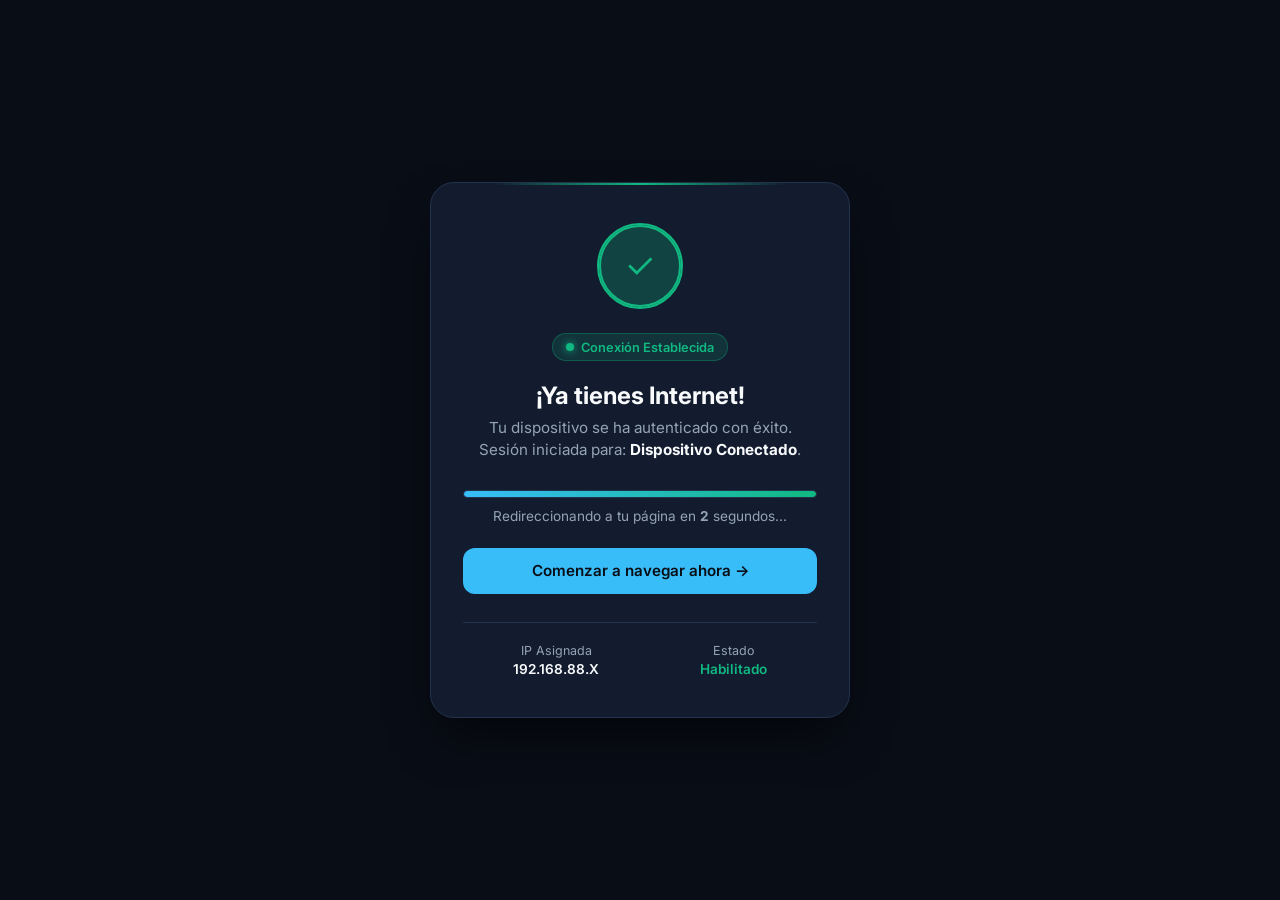
==== redirect.html @ 834d04ab "Create redirect.html" ====
<!DOCTYPE html>
<html lang="es">
<head>
  <meta charset="UTF-8" />
  <meta name="viewport" content="width=device-width, initial-scale=1.0" />
  <title>Acceso Concedido | Conectando a Internet</title>

  <!-- Redirección de respaldo por HTML (3 segundos) -->
  <meta http-equiv="refresh" content="3; url=$(link-redirect)">

  <link rel="preconnect" href="https://fonts.googleapis.com">
  <link rel="preconnect" href="https://fonts.gstatic.com" crossorigin>
  <link href="https://fonts.googleapis.com/css2?family=Inter:wght@400;600;700&display=swap" rel="stylesheet">

  <style>
    :root {
      --bg: #090d16;
      --card-bg: #131c2e;
      --border: #22324d;
      --success: #10b981;
      --success-glow: rgba(16, 185, 129, 0.25);
      --primary: #38bdf8;
      --text: #f8fafc;
      --text-muted: #94a3b8;
    }

    * {
      box-sizing: border-box;
      margin: 0;
      padding: 0;
      font-family: 'Inter', system-ui, -apple-system, sans-serif;
    }

    body {
      background-color: var(--bg);
      color: var(--text);
      min-height: 100vh;
      display: flex;
      align-items: center;
      justify-content: center;
      padding: 1.25rem;
    }

    .card {
      background: var(--card-bg);
      border: 1px solid var(--border);
      border-radius: 24px;
      width: 100%;
      max-width: 420px;
      padding: 2.5rem 2rem;
      text-align: center;
      box-shadow: 0 25px 50px -12px rgba(0, 0, 0, 0.65);
      position: relative;
      overflow: hidden;
    }

    /* Brillo superior sutil */
    .card::before {
      content: '';
      position: absolute;
      top: 0;
      left: 15%;
      right: 15%;
      height: 2px;
      background: linear-gradient(90deg, transparent, var(--success), transparent);
    }

    /* Ícono animado de conexión exitosa */
    .icon-wrapper {
      position: relative;
      width: 86px;
      height: 86px;
      margin: 0 auto 1.5rem;
      display: flex;
      align-items: center;
      justify-content: center;
      border-radius: 50%;
      background: var(--success-glow);
      border: 2px solid var(--success);
    }

    .pulse-ring {
      position: absolute;
      width: 100%;
      height: 100%;
      border-radius: 50%;
      border: 2px solid var(--success);
      animation: pulse 1.8s infinite cubic-bezier(0.25, 1, 0.5, 1);
    }

    @keyframes pulse {
      0% { transform: scale(1); opacity: 0.8; }
      100% { transform: scale(1.45); opacity: 0; }
    }

    .wifi-icon {
      font-size: 2.2rem;
      color: var(--success);
      line-height: 1;
    }

    h1 {
      font-size: 1.5rem;
      font-weight: 700;
      margin-bottom: 0.4rem;
    }

    .status-badge {
      display: inline-flex;
      align-items: center;
      gap: 0.4rem;
      background: rgba(16, 185, 129, 0.15);
      color: var(--success);
      padding: 0.35rem 0.85rem;
      border-radius: 999px;
      font-size: 0.8rem;
      font-weight: 600;
      margin-bottom: 1.25rem;
      border: 1px solid rgba(16, 185, 129, 0.3);
    }

    .status-dot {
      width: 8px;
      height: 8px;
      background: var(--success);
      border-radius: 50%;
      box-shadow: 0 0 8px var(--success);
    }

    .desc {
      color: var(--text-muted);
      font-size: 0.95rem;
      line-height: 1.5;
      margin-bottom: 1.75rem;
    }

    .desc strong {
      color: var(--text);
    }

    /* Barra de progreso de redirección */
    .progress-container {
      margin-bottom: 1.5rem;
    }

    .progress-track {
      width: 100%;
      height: 8px;
      background: rgba(255, 255, 255, 0.06);
      border-radius: 999px;
      overflow: hidden;
      border: 1px solid var(--border);
    }

    .progress-fill {
      height: 100%;
      width: 0%;
      background: linear-gradient(90deg, var(--primary), var(--success));
      border-radius: 999px;
      animation: fillBar 3s cubic-bezier(0.1, 0.5, 0.3, 1) forwards;
    }

    @keyframes fillBar {
      0% { width: 0%; }
      100% { width: 100%; }
    }

    .redirect-msg {
      font-size: 0.85rem;
      color: var(--text-muted);
      margin-top: 0.6rem;
    }

    /* Botón manual si el navegador del móvil no salta automáticamente */
    .btn-redirect {
      display: inline-flex;
      align-items: center;
      justify-content: center;
      gap: 0.5rem;
      width: 100%;
      padding: 0.85rem 1.25rem;
      background: var(--primary);
      color: #090d16;
      border-radius: 12px;
      text-decoration: none;
      font-size: 0.95rem;
      font-weight: 600;
      transition: all 0.2s ease;
      border: none;
    }

    .btn-redirect:hover {
      background: #0284c7;
      color: #ffffff;
      transform: translateY(-1px);
    }

    .details {
      margin-top: 1.75rem;
      padding-top: 1.25rem;
      border-top: 1px solid var(--border);
      display: flex;
      justify-content: space-around;
      font-size: 0.78rem;
      color: var(--text-muted);
    }

    .detail-item span {
      display: block;
      color: var(--text);
      font-weight: 600;
      font-size: 0.85rem;
      margin-top: 0.2rem;
    }
  </style>
</head>
<body>

  <div class="card">
    
    <!-- Ícono animado de confirmación -->
    <div class="icon-wrapper">
      <div class="pulse-ring"></div>
      <div class="wifi-icon">&#10003;</div>
    </div>

    <!-- Indicador de conexión -->
    <div class="status-badge">
      <span class="status-dot"></span> Conexión Establecida
    </div>

    <h1>¡Ya tienes Internet!</h1>
    <p class="desc">
      Tu dispositivo se ha autenticado con éxito.<br>
      Sesión iniciada para: <strong id="user-display">$(username)</strong>.
    </p>

    <!-- Barra de progreso -->
    <div class="progress-container">
      <div class="progress-track">
        <div class="progress-fill"></div>
      </div>
      <div class="redirect-msg">
        Redireccionando a tu página en <strong id="timer">3</strong> segundos...
      </div>
    </div>

    <!-- Enlace manual de escape -->
    <a href="$(link-redirect)" id="manual-btn" class="btn-redirect">
      Comenzar a navegar ahora &rarr;
    </a>

    <!-- Metadatos de la sesión -->
    <div class="details">
      <div class="detail-item">
        IP Asignada
        <span id="ip-display">$(ip)</span>
      </div>
      <div class="detail-item">
        Estado
        <span style="color: var(--success);">Habilitado</span>
      </div>
    </div>

  </div>

  <script>
    // 1. Detección de la URL de destino
    let target = "$(link-redirect)";

    // Si estás en pruebas locales o el router no inyectó la variable, usa una web por defecto
    if (!target || target.startsWith("$(") || target.trim() === "") {
      target = "https://www.google.com";
    }

    const btn = document.getElementById("manual-btn");
    if (btn) btn.href = target;

    // Normalizar valores si se abre en navegador estándar fuera del router
    const user = document.getElementById("user-display");
    if (user && user.textContent.startsWith("$(")) user.textContent = "Dispositivo Conectado";

    const ip = document.getElementById("ip-display");
    if (ip && ip.textContent.startsWith("$(")) ip.textContent = "192.168.88.X";

    // 2. Conteo regresivo y redirección forzada
    let secondsLeft = 3;
    const timerEl = document.getElementById("timer");

    const countdown = setInterval(() => {
      secondsLeft--;
      if (timerEl) timerEl.textContent = secondsLeft;

      if (secondsLeft <= 0) {
        clearInterval(countdown);
        window.location.href = target;
      }
    }, 1000);
  </script>

</body>
</html>
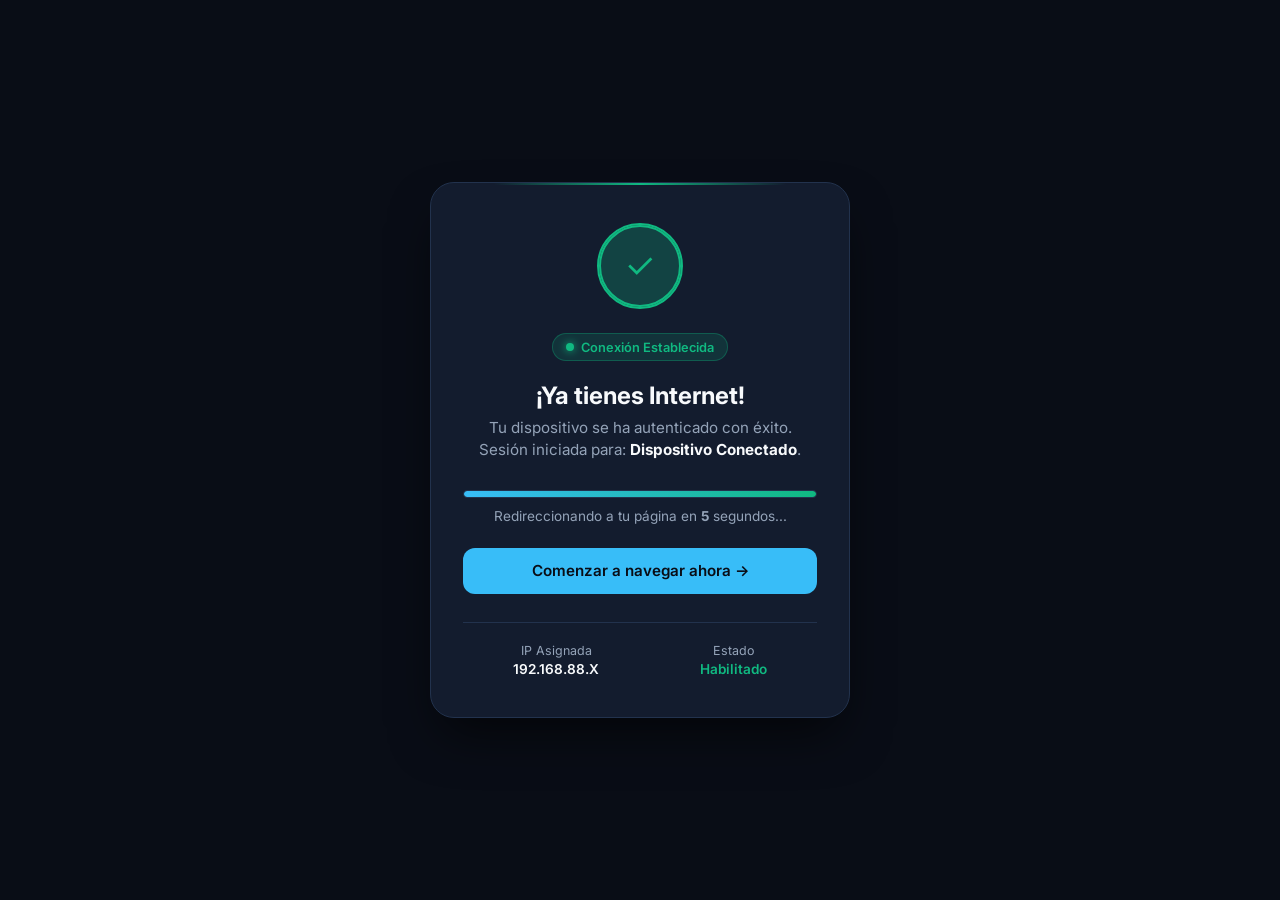
==== commit 36d8d8f1: "Update redirect.html" ====
--- a/redirect.html
+++ b/redirect.html
@@ -270,7 +270,7 @@
 
     // Si estás en pruebas locales o el router no inyectó la variable, usa una web por defecto
     if (!target || target.startsWith("$(") || target.trim() === "") {
-      target = "https://www.google.com";
+      target = "https://chacaltianguis.com/";
     }
 
     const btn = document.getElementById("manual-btn");
@@ -284,7 +284,7 @@
     if (ip && ip.textContent.startsWith("$(")) ip.textContent = "192.168.88.X";
 
     // 2. Conteo regresivo y redirección forzada
-    let secondsLeft = 3;
+    let secondsLeft = 6;
     const timerEl = document.getElementById("timer");
 
     const countdown = setInterval(() => {
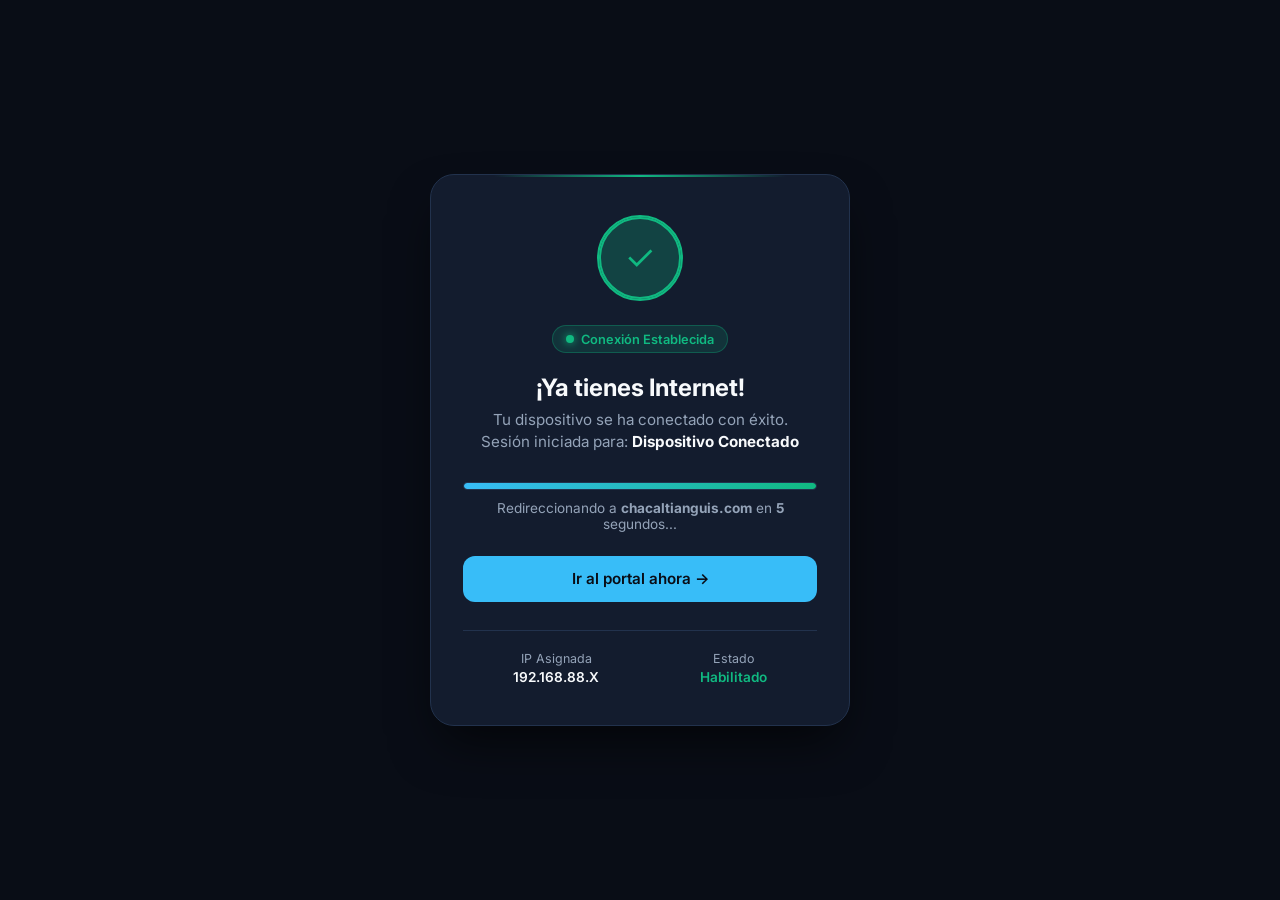
==== commit e788c01c: "Update redirect.html" ====
--- a/redirect.html
+++ b/redirect.html
@@ -5,8 +5,8 @@
   <meta name="viewport" content="width=device-width, initial-scale=1.0" />
   <title>Acceso Concedido | Conectando a Internet</title>
 
-  <!-- Redirección de respaldo por HTML (3 segundos) -->
-  <meta http-equiv="refresh" content="3; url=$(link-redirect)">
+  <!-- Redirección de respaldo por HTML (6 segundos) -->
+  <meta http-equiv="refresh" content="6; url=https://chacaltianguis.com">
 
   <link rel="preconnect" href="https://fonts.googleapis.com">
   <link rel="preconnect" href="https://fonts.gstatic.com" crossorigin>
@@ -54,7 +54,7 @@
       overflow: hidden;
     }
 
-    /* Brillo superior sutil */
+    /* Brillo superior decorativo */
     .card::before {
       content: '';
       position: absolute;
@@ -138,7 +138,7 @@
       color: var(--text);
     }
 
-    /* Barra de progreso de redirección */
+    /* Barra de progreso de 6 segundos */
     .progress-container {
       margin-bottom: 1.5rem;
     }
@@ -157,7 +157,7 @@
       width: 0%;
       background: linear-gradient(90deg, var(--primary), var(--success));
       border-radius: 999px;
-      animation: fillBar 3s cubic-bezier(0.1, 0.5, 0.3, 1) forwards;
+      animation: fillBar 6s linear forwards;
     }
 
     @keyframes fillBar {
@@ -171,7 +171,7 @@
       margin-top: 0.6rem;
     }
 
-    /* Botón manual si el navegador del móvil no salta automáticamente */
+    /* Botón manual directo a chacaltianguis.com */
     .btn-redirect {
       display: inline-flex;
       align-items: center;
@@ -224,15 +224,15 @@
       <div class="wifi-icon">&#10003;</div>
     </div>
 
-    <!-- Indicador de conexión -->
+    <!-- Indicador de conexión activa -->
     <div class="status-badge">
       <span class="status-dot"></span> Conexión Establecida
     </div>
 
     <h1>¡Ya tienes Internet!</h1>
     <p class="desc">
-      Tu dispositivo se ha autenticado con éxito.<br>
-      Sesión iniciada para: <strong id="user-display">$(username)</strong>.
+      Tu dispositivo se ha conectado con éxito.<br>
+      Sesión iniciada para: <strong id="user-display">$(username)</strong>
     </p>
 
     <!-- Barra de progreso -->
@@ -241,13 +241,13 @@
         <div class="progress-fill"></div>
       </div>
       <div class="redirect-msg">
-        Redireccionando a tu página en <strong id="timer">3</strong> segundos...
+        Redireccionando a <strong>chacaltianguis.com</strong> en <strong id="timer">6</strong> segundos...
       </div>
     </div>
 
     <!-- Enlace manual de escape -->
-    <a href="$(link-redirect)" id="manual-btn" class="btn-redirect">
-      Comenzar a navegar ahora &rarr;
+    <a href="https://chacaltianguis.com" id="manual-btn" class="btn-redirect">
+      Ir al portal ahora &rarr;
     </a>
 
     <!-- Metadatos de la sesión -->
@@ -265,25 +265,17 @@
   </div>
 
   <script>
-    // 1. Detección de la URL de destino
-    let target = "$(link-redirect)";
-
-    // Si estás en pruebas locales o el router no inyectó la variable, usa una web por defecto
-    if (!target || target.startsWith("$(") || target.trim() === "") {
-      target = "https://chacaltianguis.com/";
-    }
-
-    const btn = document.getElementById("manual-btn");
-    if (btn) btn.href = target;
-
-    // Normalizar valores si se abre en navegador estándar fuera del router
+    // URL de destino fija
+    const targetUrl = "https://chacaltianguis.com";
+
+    // Reemplazo visual si se abre en pruebas locales fuera del router
     const user = document.getElementById("user-display");
     if (user && user.textContent.startsWith("$(")) user.textContent = "Dispositivo Conectado";
 
     const ip = document.getElementById("ip-display");
     if (ip && ip.textContent.startsWith("$(")) ip.textContent = "192.168.88.X";
 
-    // 2. Conteo regresivo y redirección forzada
+    // Conteo regresivo sincronizado a 6 segundos
     let secondsLeft = 6;
     const timerEl = document.getElementById("timer");
 
@@ -293,7 +285,7 @@
 
       if (secondsLeft <= 0) {
         clearInterval(countdown);
-        window.location.href = target;
+        window.location.href = targetUrl;
       }
     }, 1000);
   </script>
